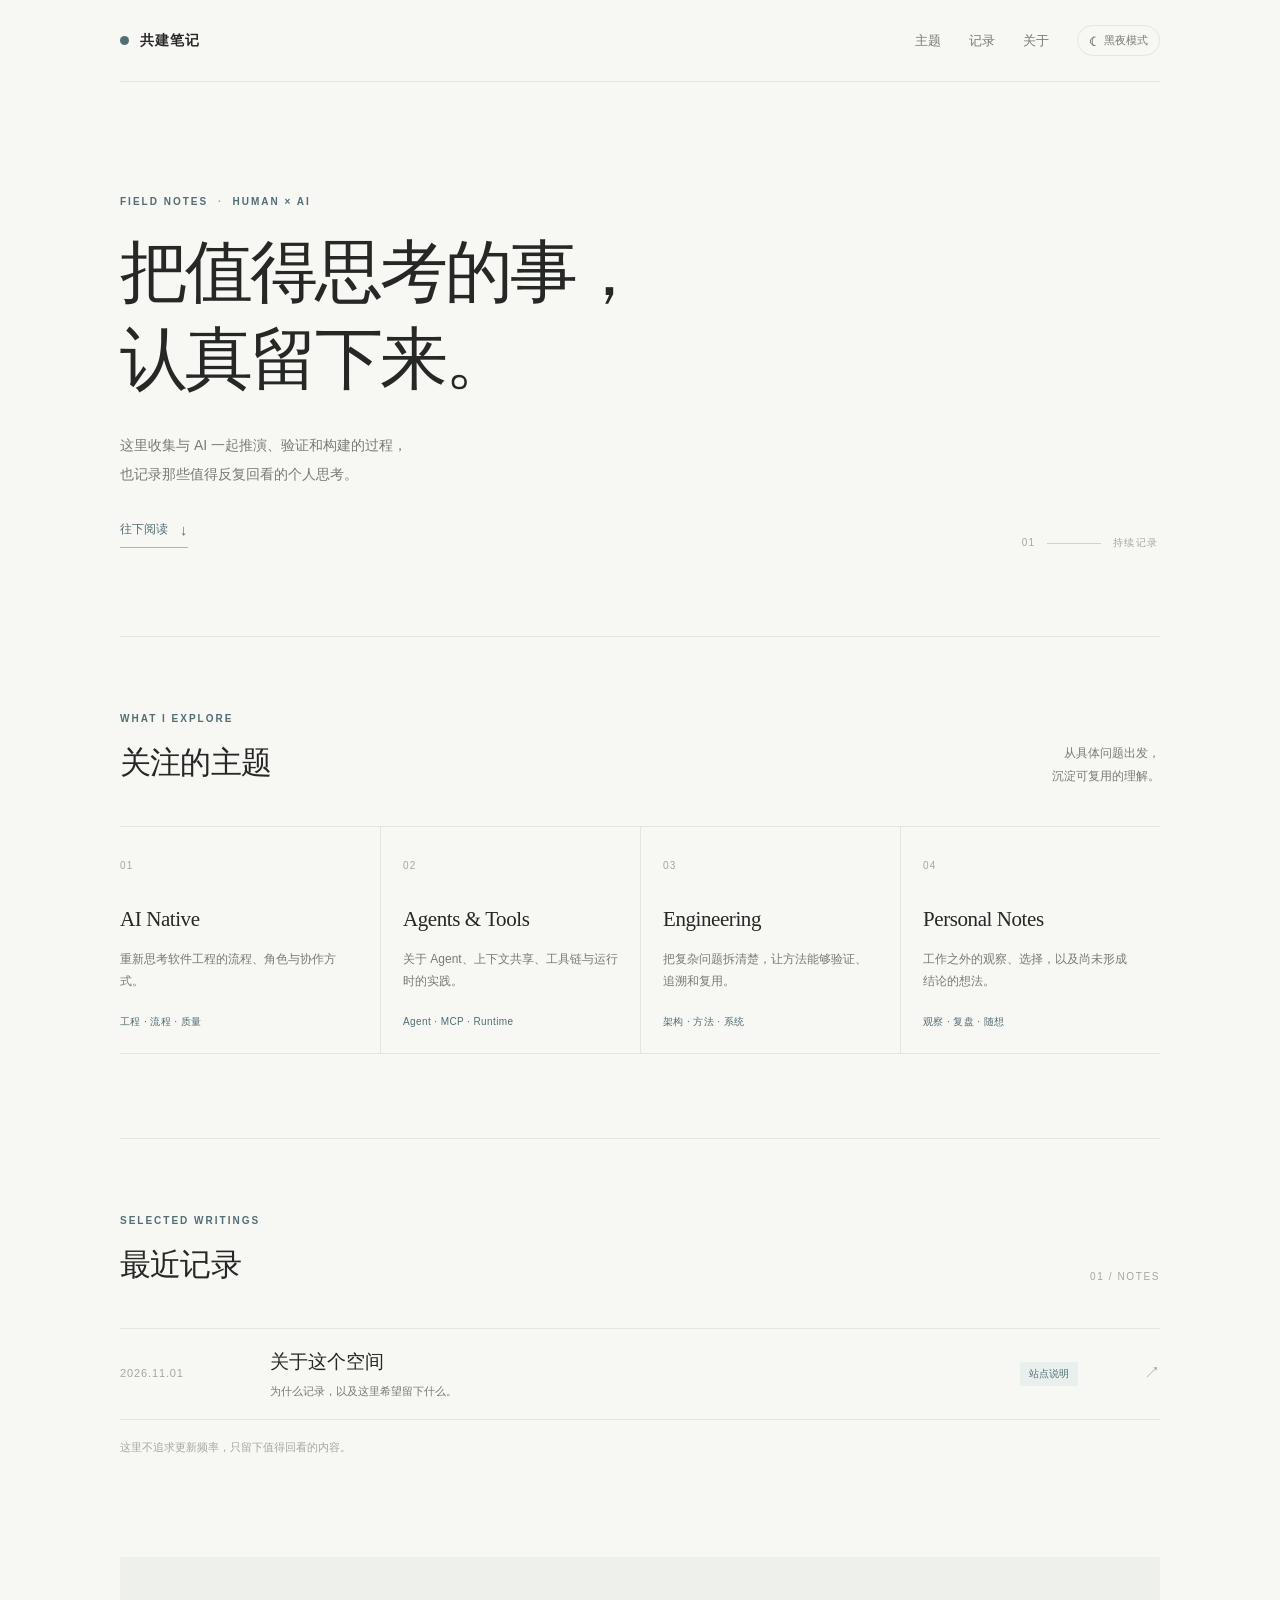
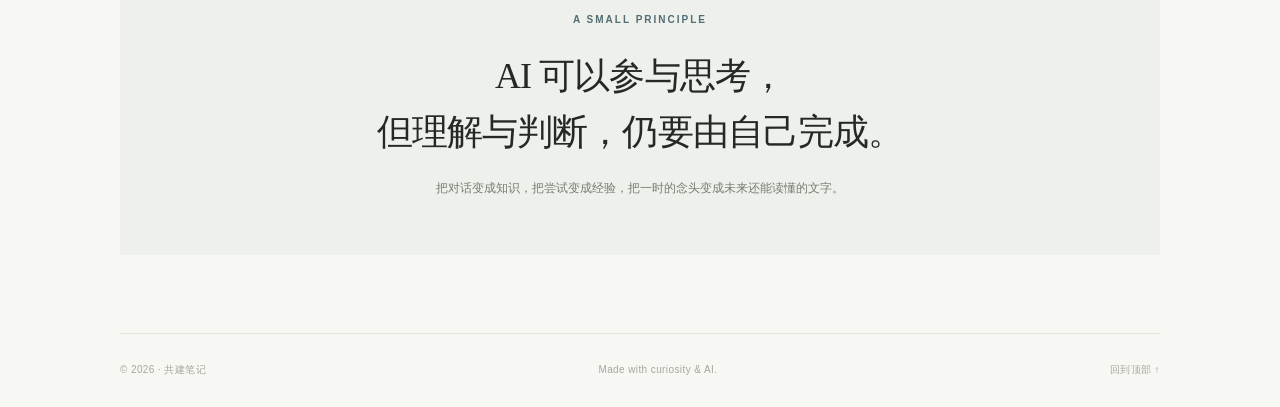
==== index.html @ a5897f28 "Add theme toggle to homepage" ====
<!doctype html>
<html lang="zh-CN">
<head>
  <meta charset="utf-8">
  <meta name="viewport" content="width=device-width, initial-scale=1">
  <meta name="theme-color" content="#f7f7f4">
  <script src="assets/theme.js"></script>
  <meta name="description" content="记录与 AI 共建的知识、实践与个人思考。">
  <title>共建笔记 · Human × AI</title>
  <link rel="stylesheet" href="assets/site.css">
</head>
<body id="top">
  <div class="page-shell">
    <header class="site-header">
      <a class="wordmark" href="./" aria-label="共建笔记首页">
        <span class="wordmark-mark" aria-hidden="true"></span>
        <span>共建笔记</span>
      </a>
      <nav class="site-nav" aria-label="主导航">
        <a href="#topics">主题</a>
        <a href="#journal">记录</a>
        <a href="#about">关于</a>
        <button class="theme-toggle" type="button" data-theme-toggle aria-label="切换到黑夜模式" aria-pressed="false" title="切换到黑夜模式">
          <span class="theme-toggle-icon" aria-hidden="true">☾</span>
          <span class="theme-toggle-label">黑夜模式</span>
        </button>
      </nav>
    </header>

    <main>
      <section class="hero">
        <p class="eyebrow">FIELD NOTES <span>·</span> HUMAN × AI</p>
        <h1>把值得思考的事，<br>认真留下来。</h1>
        <p class="hero-copy">
          这里收集与 AI 一起推演、验证和构建的过程，<br class="desktop-break">
          也记录那些值得反复回看的个人思考。
        </p>
        <a class="text-link" href="#journal">往下阅读 <span aria-hidden="true">↓</span></a>
        <div class="hero-index" aria-hidden="true">
          <span>01</span>
          <span class="hero-index-line"></span>
          <span>持续记录</span>
        </div>
      </section>

      <section class="section-block" id="topics">
        <div class="section-heading">
          <div>
            <p class="eyebrow">WHAT I EXPLORE</p>
            <h2>关注的主题</h2>
          </div>
          <p class="section-note">从具体问题出发，<br>沉淀可复用的理解。</p>
        </div>

        <div class="topic-grid">
          <article class="topic-card">
            <span class="topic-number">01</span>
            <h3>AI Native</h3>
            <p>重新思考软件工程的流程、角色与协作方式。</p>
            <span class="topic-caption">工程 · 流程 · 质量</span>
          </article>
          <article class="topic-card">
            <span class="topic-number">02</span>
            <h3>Agents & Tools</h3>
            <p>关于 Agent、上下文共享、工具链与运行时的实践。</p>
            <span class="topic-caption">Agent · MCP · Runtime</span>
          </article>
          <article class="topic-card">
            <span class="topic-number">03</span>
            <h3>Engineering</h3>
            <p>把复杂问题拆清楚，让方法能够验证、追溯和复用。</p>
            <span class="topic-caption">架构 · 方法 · 系统</span>
          </article>
          <article class="topic-card">
            <span class="topic-number">04</span>
            <h3>Personal Notes</h3>
            <p>工作之外的观察、选择，以及尚未形成结论的想法。</p>
            <span class="topic-caption">观察 · 复盘 · 随想</span>
          </article>
        </div>
      </section>

      <section class="section-block journal-section" id="journal">
        <div class="section-heading">
          <div>
            <p class="eyebrow">SELECTED WRITINGS</p>
            <h2>最近记录</h2>
          </div>
          <span class="section-count">01 / NOTES</span>
        </div>

        <div class="writing-list">
          <a class="writing-item" href="notes/about-this-space.html">
            <span class="writing-date">2026.11.01</span>
            <span class="writing-main">
              <span class="writing-title">关于这个空间</span>
              <span class="writing-excerpt">为什么记录，以及这里希望留下什么。</span>
            </span>
            <span class="writing-tag">站点说明</span>
            <span class="writing-arrow" aria-hidden="true">↗</span>
          </a>
        </div>
        <p class="list-footnote">这里不追求更新频率，只留下值得回看的内容。</p>
      </section>

      <section class="about-block" id="about">
        <p class="eyebrow">A SMALL PRINCIPLE</p>
        <p class="about-statement">AI 可以参与思考，<br>但理解与判断，仍要由自己完成。</p>
        <p class="about-copy">把对话变成知识，把尝试变成经验，把一时的念头变成未来还能读懂的文字。</p>
      </section>
    </main>

    <footer class="site-footer">
      <span>© 2026 · 共建笔记</span>
      <span>Made with curiosity & AI.</span>
      <a href="#top" onclick="window.scrollTo({top:0,behavior:'smooth'}); return false;">回到顶部 ↑</a>
    </footer>
  </div>
</body>
</html>
---- assets/site.css ----
:root {
  color-scheme: light;
  --paper: #f7f7f4;
  --ink: #252824;
  --muted: #777b74;
  --faint: #a4a79f;
  --line: #e4e5de;
  --accent: #526d73;
  --accent-soft: #e9efed;
  --surface-soft: #eef0eb;
  --body-copy: #4f544e;
  --lead-copy: #555b54;
  --quote-copy: #626a63;
  --code-bg: #eceee9;
  --rule-accent: #aeb7b2;
  --soft-rule: #cfd3cc;
  --hover-surface: rgba(255, 255, 255, .45);
  --serif: "Iowan Old Style", "Baskerville", "Times New Roman", "Songti SC", "STSong", serif;
  --sans: -apple-system, BlinkMacSystemFont, "Segoe UI", "PingFang SC", "Hiragino Sans GB", "Microsoft YaHei", sans-serif;
}
:root[data-theme="dark"] {
  color-scheme: dark;
  --paper: #171b19;
  --ink: #e5e9e3;
  --muted: #a0a9a1;
  --faint: #79837b;
  --line: #343d37;
  --accent: #9bb8b3;
  --accent-soft: #263733;
  --surface-soft: #202824;
  --body-copy: #c3cbc3;
  --lead-copy: #cbd2cb;
  --quote-copy: #aeb9b0;
  --code-bg: #29312b;
  --rule-accent: #60766e;
  --soft-rule: #414b44;
  --hover-surface: rgba(255, 255, 255, .035);
}
* { box-sizing: border-box; }
html { scroll-behavior: smooth; }
body {
  margin: 0;
  background: var(--paper);
  color: var(--ink);
  font-family: var(--sans);
  font-size: 15px;
  line-height: 1.8;
  -webkit-font-smoothing: antialiased;
  transition: background-color .22s ease, color .22s ease;
}
a { color: inherit; text-decoration: none; }
a:focus-visible, button:focus-visible { outline: 2px solid var(--accent); outline-offset: 4px; }
.page-shell { width: min(100% - 56px, 1040px); margin: 0 auto; }
.site-header {
  height: 82px;
  display: flex;
  align-items: center;
  justify-content: space-between;
  border-bottom: 1px solid var(--line);
}
.wordmark { display: inline-flex; align-items: center; gap: 11px; font-size: 14px; font-weight: 600; letter-spacing: .08em; }
.wordmark-mark { width: 9px; height: 9px; border-radius: 50%; background: var(--accent); display: inline-block; }
.site-nav { display: flex; align-items: center; gap: 28px; color: var(--muted); font-size: 13px; }
.site-nav a, .site-footer a { transition: color .2s ease; }
.site-nav a:hover, .site-footer a:hover { color: var(--accent); }
.theme-toggle {
  display: inline-flex;
  align-items: center;
  gap: 7px;
  padding: 7px 11px;
  border: 1px solid var(--line);
  border-radius: 999px;
  background: transparent;
  color: var(--muted);
  font: inherit;
  font-size: 11px;
  line-height: 1.2;
  white-space: nowrap;
  cursor: pointer;
  transition: border-color .2s ease, color .2s ease, background-color .2s ease;
}
.theme-toggle:hover { border-color: var(--accent); color: var(--accent); }
.theme-toggle-icon { font-size: 15px; line-height: 1; }
.hero { min-height: 510px; padding: 112px 0 88px; position: relative; }
.eyebrow { margin: 0 0 20px; color: var(--accent); font-size: 10px; font-weight: 650; letter-spacing: .2em; line-height: 1.5; }
.eyebrow span { padding: 0 5px; color: var(--faint); }
.hero h1 {
  margin: 0;
  font-family: var(--serif);
  font-size: clamp(42px, 6.1vw, 68px);
  font-weight: 400;
  letter-spacing: -.045em;
  line-height: 1.28;
}
.hero-copy { margin: 28px 0 24px; color: var(--muted); font-size: 14px; line-height: 2.1; }
.text-link { display: inline-flex; gap: 12px; align-items: center; padding-bottom: 4px; border-bottom: 1px solid var(--rule-accent); font-size: 12px; color: var(--accent); }
.text-link span { font-size: 15px; transition: transform .2s ease; }
.text-link:hover span { transform: translateY(3px); }
.hero-index { position: absolute; right: 2px; bottom: 84px; display: flex; align-items: center; gap: 12px; color: var(--faint); font-size: 10px; letter-spacing: .12em; }
.hero-index-line { width: 54px; height: 1px; background: var(--soft-rule); }
.section-block { padding: 74px 0 84px; border-top: 1px solid var(--line); }
.section-heading { display: flex; justify-content: space-between; align-items: end; margin-bottom: 35px; }
.section-heading .eyebrow { margin-bottom: 9px; }
.section-heading h2 { margin: 0; font-family: var(--serif); font-weight: 400; font-size: 31px; letter-spacing: -.025em; }
.section-note { margin: 0 0 3px; color: var(--muted); font-size: 12px; line-height: 1.9; text-align: right; }
.topic-grid { display: grid; grid-template-columns: repeat(4, 1fr); border-top: 1px solid var(--line); border-bottom: 1px solid var(--line); }
.topic-card { min-height: 198px; padding: 23px 22px 20px 0; }
.topic-card + .topic-card { padding-left: 22px; border-left: 1px solid var(--line); }
.topic-number { color: var(--faint); font-size: 10px; letter-spacing: .12em; }
.topic-card h3 { margin: 24px 0 9px; font-family: var(--serif); font-size: 21px; font-weight: 400; letter-spacing: -.02em; }
.topic-card p { min-height: 48px; margin: 0; color: var(--muted); font-size: 12px; line-height: 1.85; }
.topic-caption { display: inline-block; margin-top: 17px; color: var(--accent); font-size: 10px; letter-spacing: .04em; }
.journal-section { padding-top: 74px; }
.section-count { margin-bottom: 7px; color: var(--faint); font-size: 10px; letter-spacing: .16em; }
.writing-list { border-top: 1px solid var(--line); }
.writing-item { display: grid; grid-template-columns: 130px 1fr 100px 20px; align-items: center; gap: 20px; min-height: 91px; border-bottom: 1px solid var(--line); transition: padding .2s ease, background .2s ease; }
.writing-item:hover { padding-left: 10px; background: var(--hover-surface); }
.writing-date { color: var(--faint); font-size: 11px; letter-spacing: .08em; }
.writing-main { display: flex; flex-direction: column; gap: 3px; }
.writing-title { font-family: var(--serif); font-size: 19px; }
.writing-excerpt { color: var(--muted); font-size: 11px; }
.writing-tag { justify-self: start; padding: 3px 9px; border-radius: 2px; background: var(--accent-soft); color: var(--accent); font-size: 10px; }
.writing-arrow { color: var(--faint); font-size: 16px; text-align: right; }
.list-footnote { margin: 18px 0 0; color: var(--faint); font-size: 11px; }
.about-block { margin: 16px 0 78px; padding: 55px 7%; background: var(--surface-soft); text-align: center; }
.about-block .eyebrow { margin-bottom: 22px; }
.about-statement { margin: 0; font-family: var(--serif); font-size: clamp(25px, 3.5vw, 36px); line-height: 1.55; letter-spacing: -.025em; }
.about-copy { margin: 17px auto 0; max-width: 460px; color: var(--muted); font-size: 12px; }
.site-footer { display: flex; justify-content: space-between; align-items: center; min-height: 74px; border-top: 1px solid var(--line); color: var(--faint); font-size: 10px; letter-spacing: .04em; }
.article-shell { width: min(100% - 48px, 720px); margin: 0 auto; }
.article-header { display: flex; align-items: center; justify-content: space-between; padding: 52px 0 0; }
.back-link { color: var(--muted); font-size: 12px; }
.back-link:hover { color: var(--accent); }
.article-heading { padding: 90px 0 48px; border-bottom: 1px solid var(--line); }
.article-heading .eyebrow { margin-bottom: 17px; }
.article-heading h1 { margin: 0; font-family: var(--serif); font-size: clamp(36px, 6vw, 52px); font-weight: 400; line-height: 1.3; letter-spacing: -.04em; }
.article-meta { display: flex; gap: 18px; margin-top: 22px; color: var(--faint); font-size: 11px; }
.article-lead { margin: 38px 0 42px; color: var(--lead-copy); font-size: 17px; line-height: 2; }
.prose { padding-bottom: 90px; }
.prose h2 { margin: 46px 0 15px; font-family: var(--serif); font-size: 25px; font-weight: 400; }
.prose h3 { margin: 32px 0 12px; font-size: 16px; font-weight: 600; }
.prose p { margin: 0 0 19px; color: var(--body-copy); font-size: 14px; line-height: 2.05; }
.prose blockquote { margin: 30px 0; padding: 4px 0 4px 20px; border-left: 2px solid var(--rule-accent); color: var(--quote-copy); font-family: var(--serif); font-size: 19px; line-height: 1.8; }
.prose ul { padding-left: 1.3em; color: var(--body-copy); }
.prose li { padding-left: 4px; margin: 8px 0; font-size: 14px; line-height: 1.9; }
.prose a { color: var(--accent); text-decoration: underline; text-underline-offset: 3px; }
.prose code { padding: 2px 5px; background: var(--code-bg); border-radius: 3px; font-size: .9em; }
.article-footer { padding: 22px 0 45px; border-top: 1px solid var(--line); color: var(--faint); font-size: 11px; }
@media (max-width: 720px) {
  .page-shell { width: min(100% - 40px, 560px); }
  .site-header { height: 70px; }
  .site-nav { gap: 14px; font-size: 12px; }
  .theme-toggle { padding: 6px 9px; }
  .hero { min-height: 470px; padding: 100px 0 75px; }
  .hero h1 { font-size: clamp(40px, 10vw, 58px); }
  .hero-index { bottom: 40px; }
  .section-block { padding: 60px 0 65px; }
  .topic-grid { grid-template-columns: repeat(2, 1fr); }
  .topic-card { min-height: 180px; padding: 20px 15px 20px 0; }
  .topic-card + .topic-card { padding-left: 15px; }
  .topic-card:nth-child(3) { padding-left: 0; border-left: 0; border-top: 1px solid var(--line); }
  .topic-card:nth-child(4) { border-top: 1px solid var(--line); }
  .topic-card h3 { margin-top: 18px; font-size: 19px; }
  .topic-card p { min-height: 60px; }
  .writing-item { grid-template-columns: 78px 1fr 18px; gap: 12px; padding: 15px 0; }
  .writing-tag { display: none; }
  .writing-title { font-size: 17px; }
  .writing-excerpt { font-size: 10px; }
  .about-block { margin: 8px 0 55px; padding: 42px 18px; }
  .site-footer { gap: 12px; flex-wrap: wrap; padding: 18px 0; }
  .article-shell { width: min(100% - 40px, 560px); }
  .article-heading { padding: 70px 0 36px; }
  .article-lead { font-size: 15px; }
}
@media (max-width: 390px) {
  .site-nav { gap: 10px; }
  .wordmark { font-size: 13px; }
  .theme-toggle-label { display: none; }
  .desktop-break { display: none; }
}
@media (prefers-reduced-motion: reduce) {
  html { scroll-behavior: auto; }
  *, *::before, *::after { transition-duration: .01ms !important; }
}
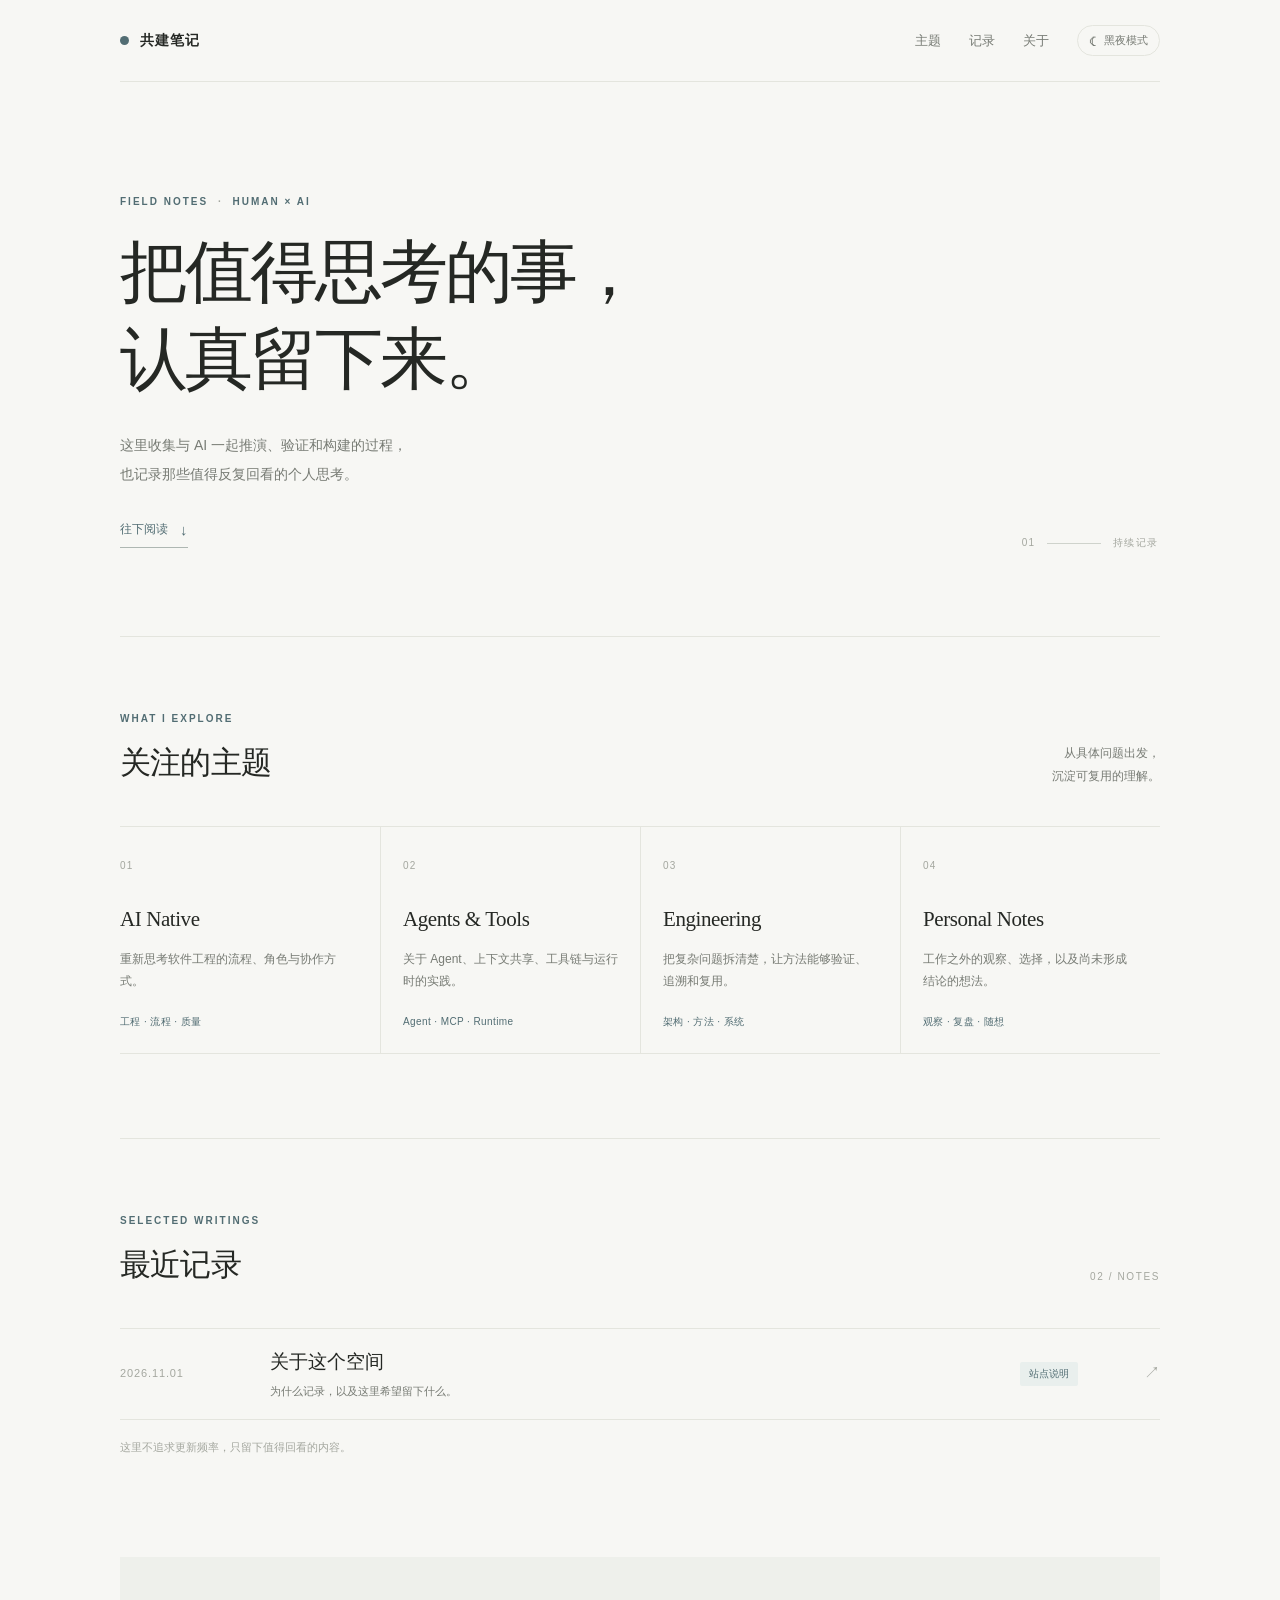
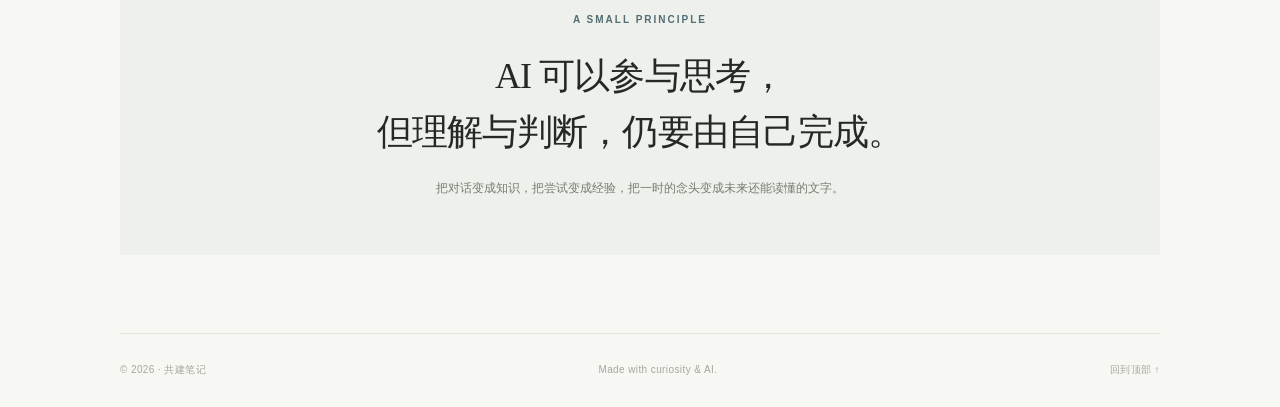
==== commit 98346817: "Add new AI collaboration article to homepage index" ====
--- a/index.html
+++ b/index.html
@@ -86,7 +86,7 @@
             <p class="eyebrow">SELECTED WRITINGS</p>
             <h2>最近记录</h2>
           </div>
-          <span class="section-count">01 / NOTES</span>
+          <span class="section-count">02 / NOTES</span>
         </div>
 
         <div class="writing-list">
--- a/assets/site.css
+++ b/assets/site.css
@@ -182,3 +182,53 @@
   html { scroll-behavior: auto; }
   *, *::before, *::after { transition-duration: .01ms !important; }
 }
+
+
+/* Editorial zine article layout — adapted from the su-zine visual language. */
+.zine-article-shell { width: min(100% - 48px, 900px); margin: 0 auto; }
+.zine-masthead {
+  display:flex; justify-content:space-between; align-items:center; gap:20px;
+  border-top:3px solid var(--ink); border-bottom:1px solid var(--soft-rule);
+  padding:15px 0; margin-top:34px; color:var(--muted);
+  font-size:11px; letter-spacing:.12em;
+}
+.zine-masthead strong { color:var(--ink); font-size:12px; letter-spacing:.16em; }
+.zine-hero { padding:76px 0 44px; border-bottom:1px solid var(--line); }
+.zine-kicker { margin:0 0 22px; color:var(--accent); font-size:11px; letter-spacing:.18em; }
+.zine-hero h1 {
+  max-width:820px; margin:0; color:var(--ink);
+  font-family:var(--serif); font-size:clamp(39px,6.4vw,66px);
+  font-weight:700; line-height:1.34; letter-spacing:0;
+}
+.zine-deck { max-width:760px; margin:27px 0 0; color:var(--lead-copy); font-size:18px; line-height:2; }
+.zine-meta { display:flex; flex-wrap:wrap; gap:12px 22px; margin-top:28px; color:var(--faint); font-size:11px; }
+.zine-section { padding:40px 0 43px; border-bottom:1px solid var(--line); }
+.zine-section-head { display:flex; align-items:baseline; gap:18px; margin-bottom:23px; }
+.zine-section-no { color:var(--accent); font-family:var(--serif); font-size:27px; }
+.zine-section-label { color:var(--muted); font-size:11px; letter-spacing:.16em; }
+.zine-section h2 { margin:0 0 20px; color:var(--ink); font-family:var(--serif); font-size:clamp(26px,3.4vw,36px); font-weight:700; line-height:1.5; }
+.zine-columns { display:grid; grid-template-columns:1.1fr .9fr; gap:42px; align-items:start; }
+.zine-copy p { margin:0 0 17px; color:var(--body-copy); font-size:15px; line-height:2.05; }
+.zine-panel { padding:25px 27px; background:var(--surface-soft); border-top:2px solid var(--accent); }
+.zine-panel-label { margin:0 0 15px; color:var(--accent); font-size:10px; letter-spacing:.17em; }
+.zine-panel ul { margin:0; padding:0; list-style:none; }
+.zine-panel li { padding:11px 0; border-top:1px solid var(--line); color:var(--body-copy); font-size:13px; line-height:1.8; }
+.zine-panel li:first-child { border-top:0; }
+.zine-panel li strong { display:block; margin-bottom:3px; color:var(--ink); font-size:14px; font-weight:600; }
+.zine-quote { margin:31px 0 0; padding:5px 0 5px 22px; border-left:3px solid var(--accent); color:var(--accent); font-family:var(--serif); font-size:clamp(22px,3vw,29px); line-height:1.7; }
+.zine-note { margin:27px 0 0; padding:19px 23px; background:var(--surface-soft); color:var(--muted); font-size:12px; line-height:1.9; }
+.zine-closing { padding:42px 0 55px; }
+.zine-closing p { max-width:760px; margin:0; color:var(--accent); font-family:var(--serif); font-size:clamp(24px,3.5vw,34px); line-height:1.65; }
+.zine-source { margin-top:25px; padding-top:17px; border-top:1px solid var(--line); color:var(--faint); font-size:10px; line-height:1.8; }
+.zine-footer { display:flex; justify-content:space-between; gap:20px; padding:19px 0 40px; border-top:1px solid var(--soft-rule); color:var(--faint); font-size:10px; }
+:root[data-theme="dark"] .zine-panel { background:#202824; }
+@media (max-width:720px) {
+  .zine-article-shell { width:min(100% - 40px,560px); }
+  .zine-masthead { margin-top:20px; }
+  .zine-hero { padding:57px 0 34px; }
+  .zine-deck { font-size:16px; }
+  .zine-section { padding:31px 0 34px; }
+  .zine-columns { grid-template-columns:1fr; gap:14px; }
+  .zine-panel { padding:20px; }
+  .zine-footer { flex-wrap:wrap; }
+}
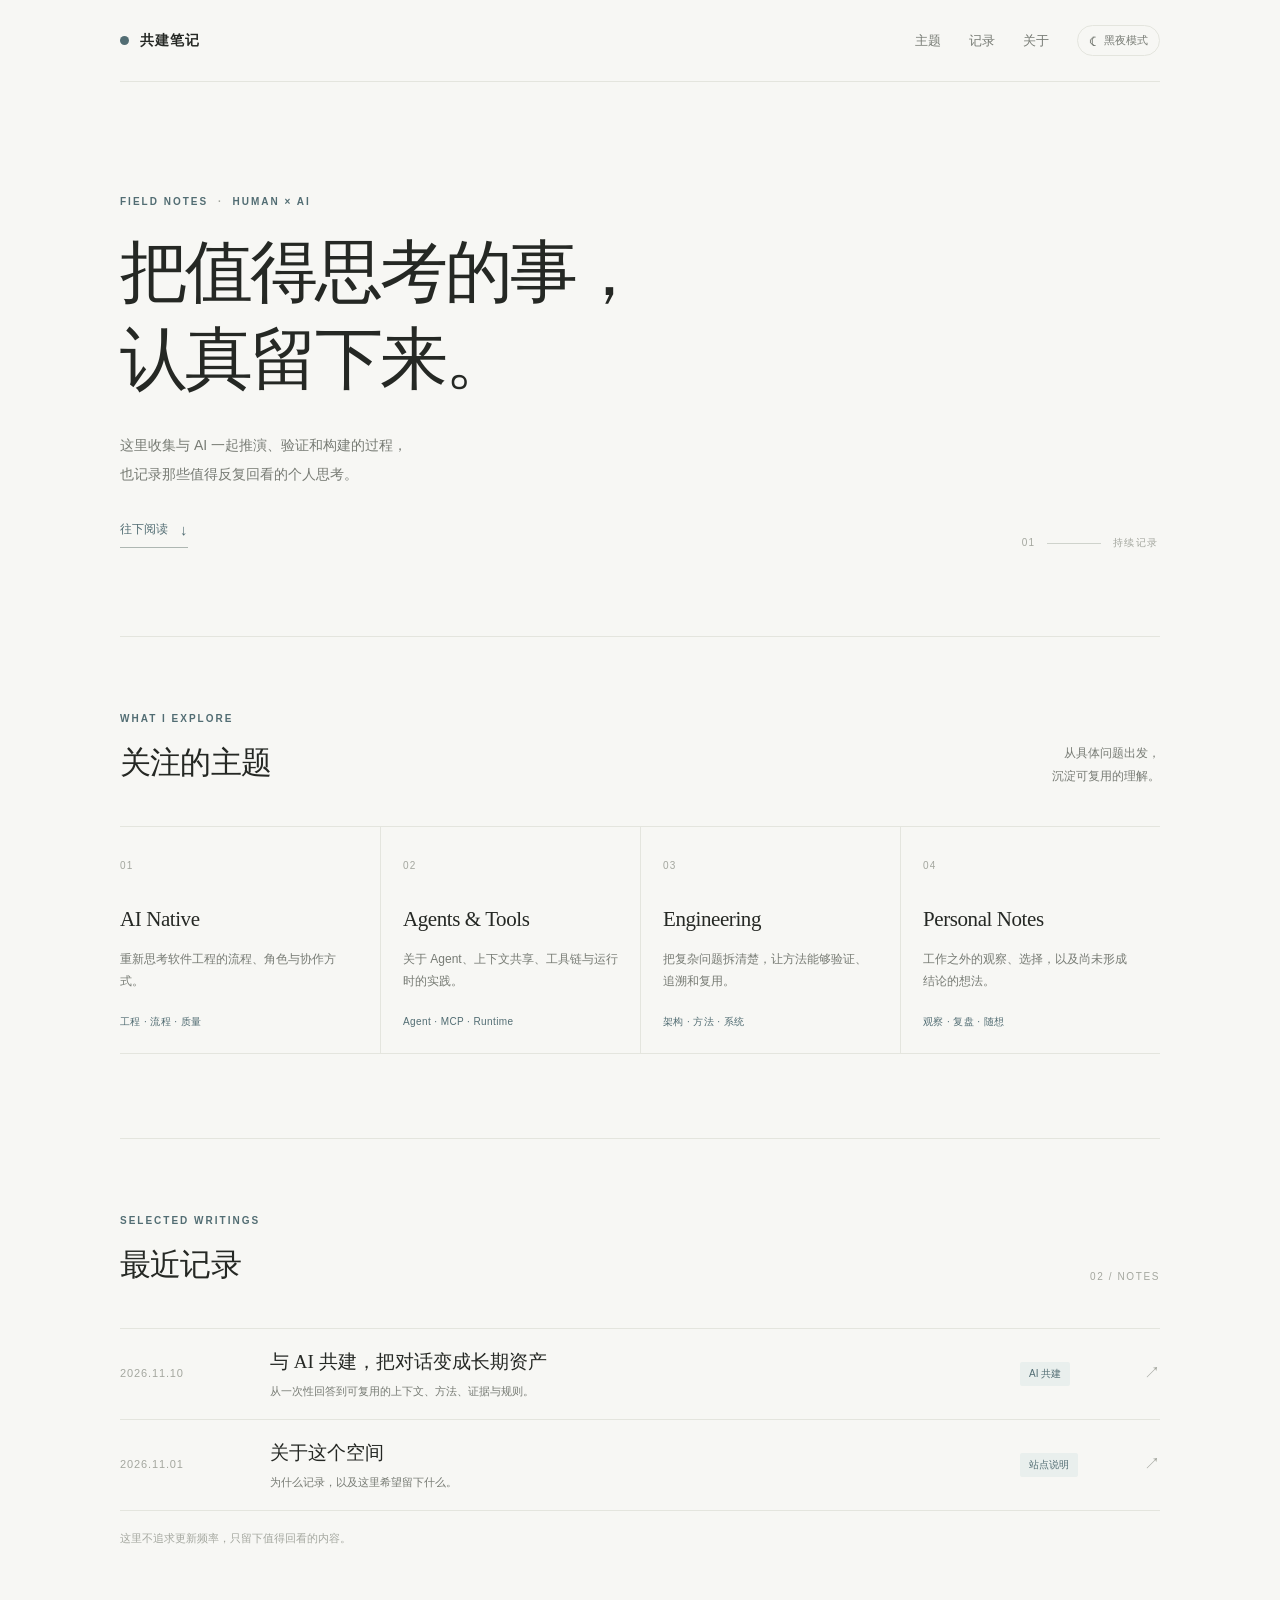
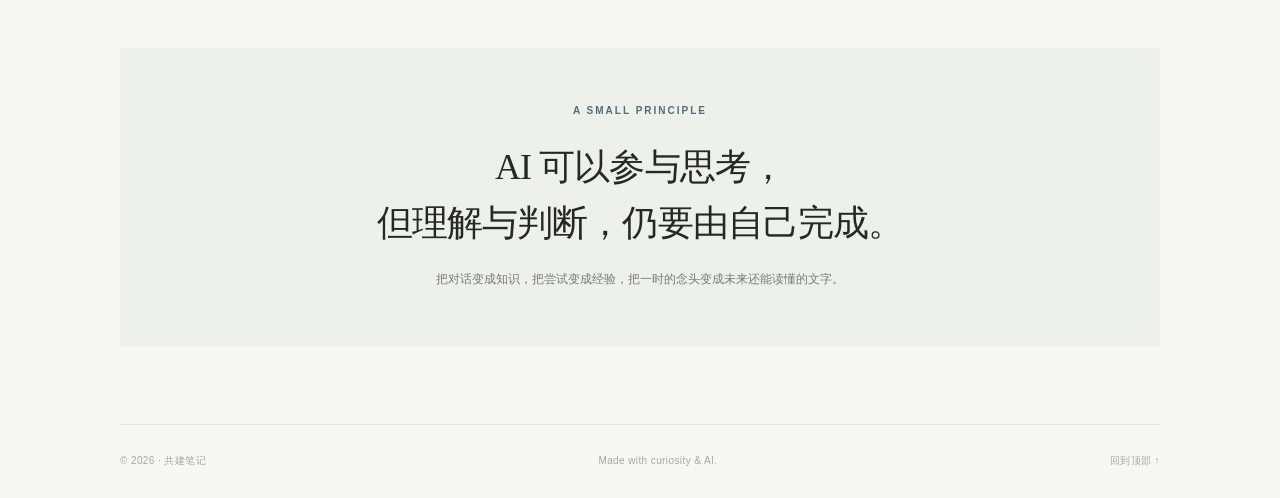
==== commit 2a2f0d80: "List new editorial AI collaboration article on homepage" ====
--- a/index.html
+++ b/index.html
@@ -90,6 +90,15 @@
         </div>
 
         <div class="writing-list">
+          <a class="writing-item" href="notes/2026-11-10-ai-collaboration-as-assets.html">
+            <span class="writing-date">2026.11.10</span>
+            <span class="writing-main">
+              <span class="writing-title">与 AI 共建，把对话变成长期资产</span>
+              <span class="writing-excerpt">从一次性回答到可复用的上下文、方法、证据与规则。</span>
+            </span>
+            <span class="writing-tag">AI 共建</span>
+            <span class="writing-arrow" aria-hidden="true">↗</span>
+          </a>
           <a class="writing-item" href="notes/about-this-space.html">
             <span class="writing-date">2026.11.01</span>
             <span class="writing-main">
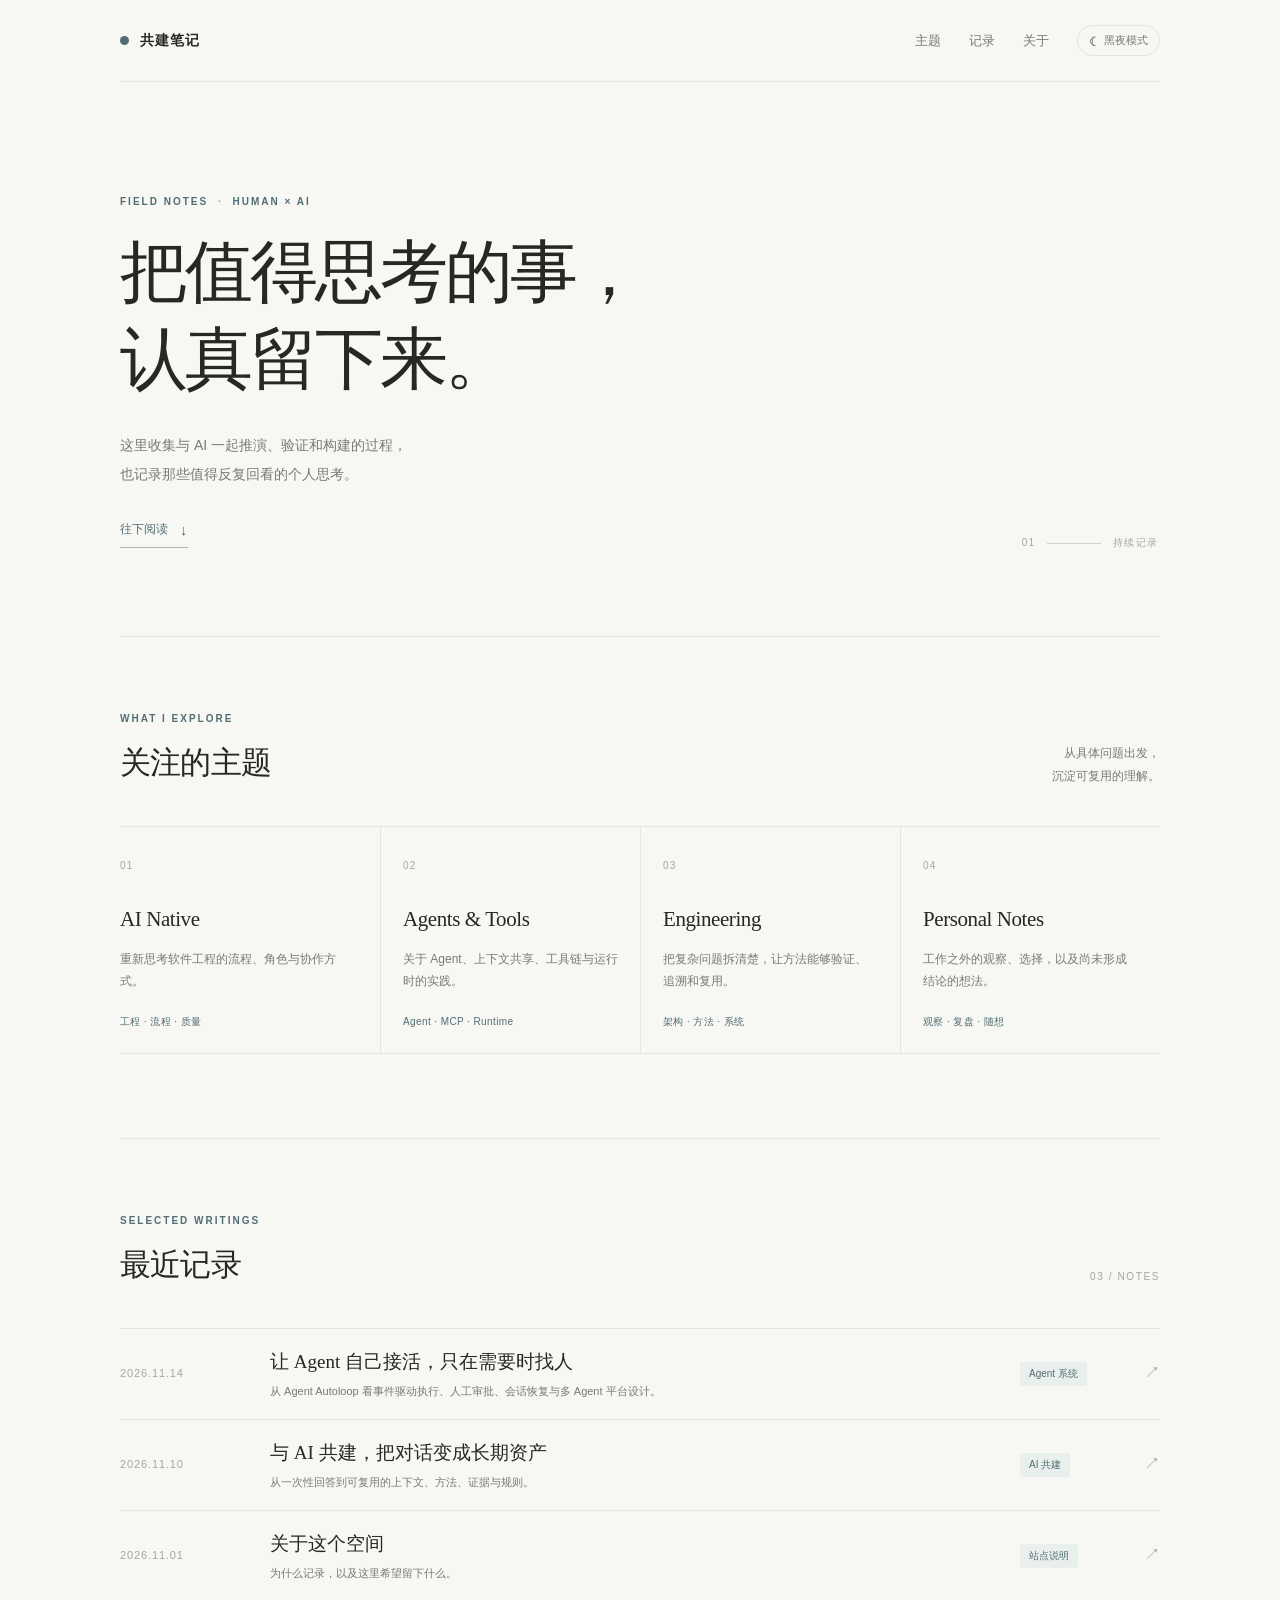
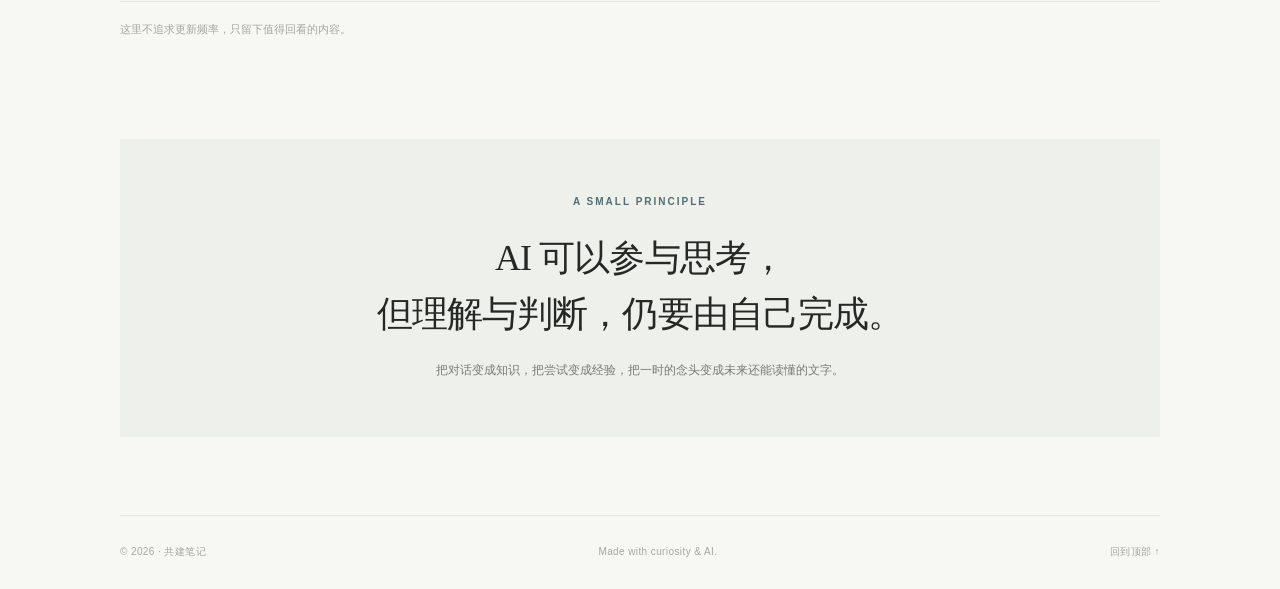
==== commit ab71f83a: "Add Agent Autoloop article to index" ====
--- a/index.html
+++ b/index.html
@@ -86,10 +86,19 @@
             <p class="eyebrow">SELECTED WRITINGS</p>
             <h2>最近记录</h2>
           </div>
-          <span class="section-count">02 / NOTES</span>
+          <span class="section-count">03 / NOTES</span>
         </div>
 
         <div class="writing-list">
+          <a class="writing-item" href="notes/2026-11-14-agent-autoloop-system.html">
+            <span class="writing-date">2026.11.14</span>
+            <span class="writing-main">
+              <span class="writing-title">让 Agent 自己接活，只在需要时找人</span>
+              <span class="writing-excerpt">从 Agent Autoloop 看事件驱动执行、人工审批、会话恢复与多 Agent 平台设计。</span>
+            </span>
+            <span class="writing-tag">Agent 系统</span>
+            <span class="writing-arrow" aria-hidden="true">↗</span>
+          </a>
           <a class="writing-item" href="notes/2026-11-10-ai-collaboration-as-assets.html">
             <span class="writing-date">2026.11.10</span>
             <span class="writing-main">
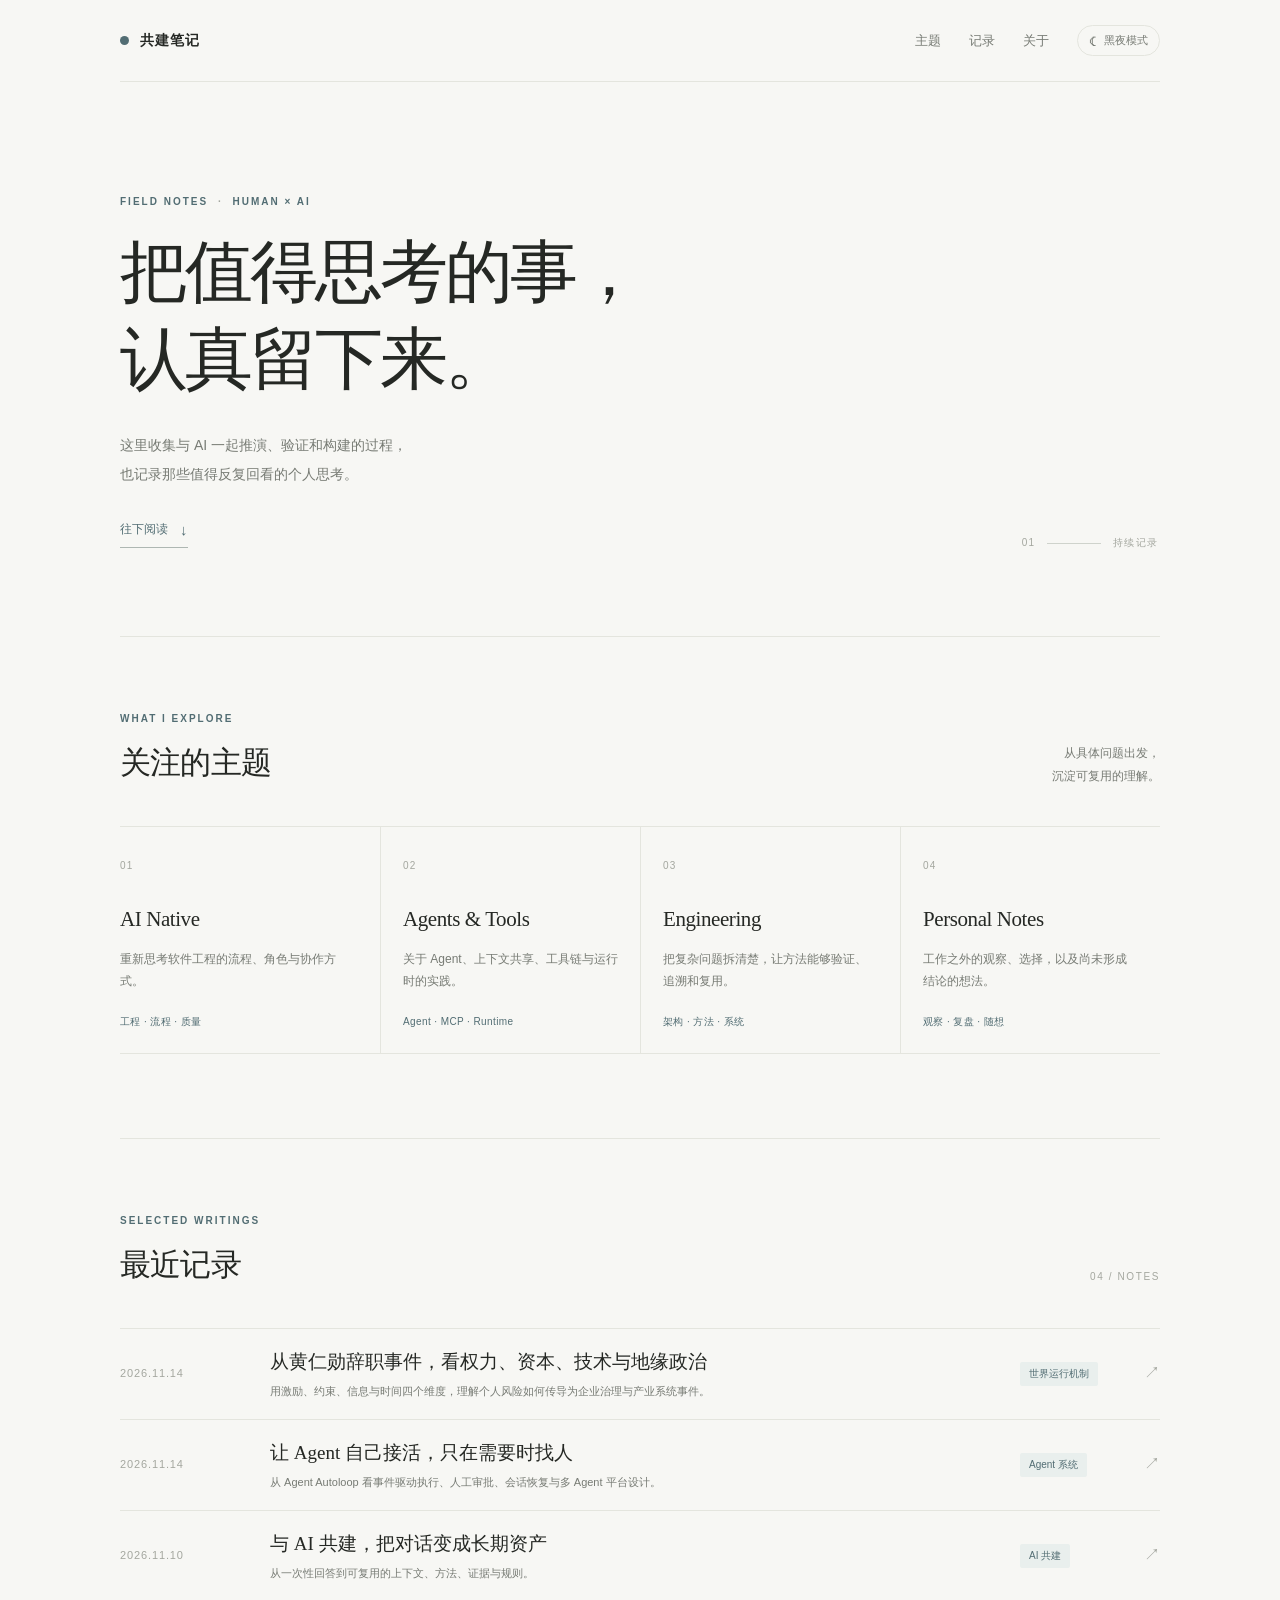
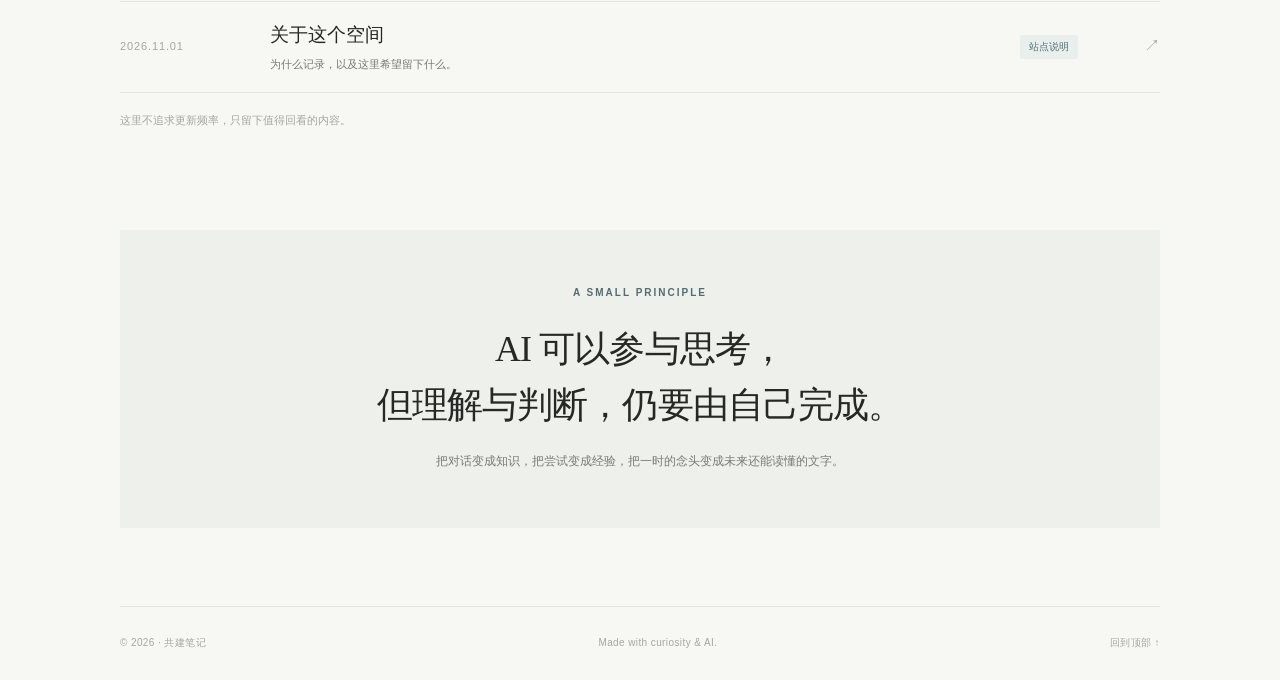
==== commit b16c2249: "Add world mechanics note to homepage" ====
--- a/index.html
+++ b/index.html
@@ -86,10 +86,19 @@
             <p class="eyebrow">SELECTED WRITINGS</p>
             <h2>最近记录</h2>
           </div>
-          <span class="section-count">03 / NOTES</span>
+          <span class="section-count">04 / NOTES</span>
         </div>
 
         <div class="writing-list">
+          <a class="writing-item" href="notes/2026-11-14-world-mechanics-jensen-huang.html">
+            <span class="writing-date">2026.11.14</span>
+            <span class="writing-main">
+              <span class="writing-title">从黄仁勋辞职事件，看权力、资本、技术与地缘政治</span>
+              <span class="writing-excerpt">用激励、约束、信息与时间四个维度，理解个人风险如何传导为企业治理与产业系统事件。</span>
+            </span>
+            <span class="writing-tag">世界运行机制</span>
+            <span class="writing-arrow" aria-hidden="true">↗</span>
+          </a>
           <a class="writing-item" href="notes/2026-11-14-agent-autoloop-system.html">
             <span class="writing-date">2026.11.14</span>
             <span class="writing-main">
--- a/assets/site.css
+++ b/assets/site.css
@@ -232,3 +232,18 @@
   .zine-panel { padding:20px; }
   .zine-footer { flex-wrap:wrap; }
 }
+
+
+/* Responsive, theme-aware diagrams for technical zine articles. */
+.zine-figure { margin:30px 0 34px; padding:22px 20px 14px; background:var(--surface-soft); border-top:2px solid var(--accent); }
+.zine-diagram { display:block; width:100%; height:auto; overflow:visible; }
+.zine-diagram text { paint-order:stroke; }
+.zine-diagram-compact { max-height:330px; }
+.zine-figure figcaption { margin-top:13px; color:var(--muted); font-size:11px; line-height:1.8; }
+.zine-figure + .zine-copy { margin-top:22px; }
+@media (max-width:720px) {
+  .zine-figure { margin:23px -2px 27px; padding:15px 8px 11px; overflow:hidden; }
+  .zine-diagram { min-width:620px; max-width:none; }
+  .zine-figure { overflow-x:auto; }
+  .zine-figure figcaption { position:sticky; left:0; }
+}
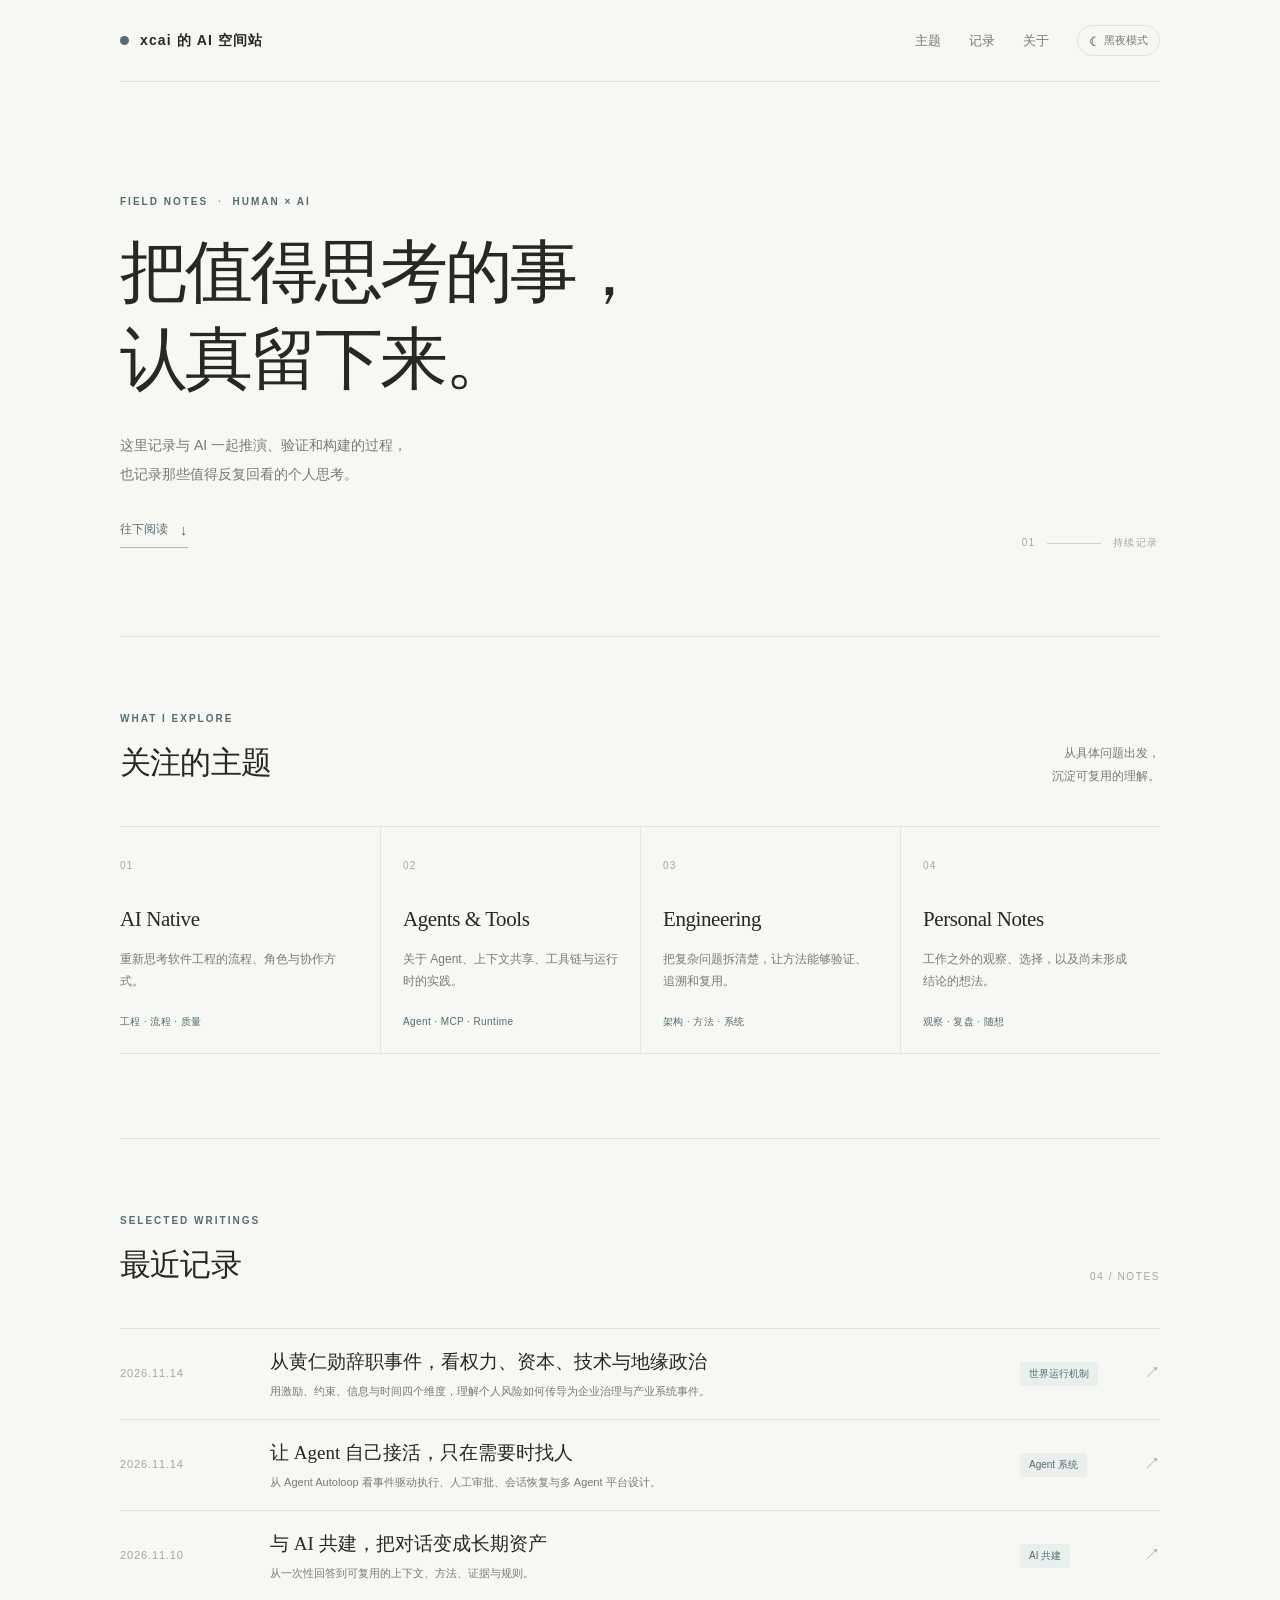
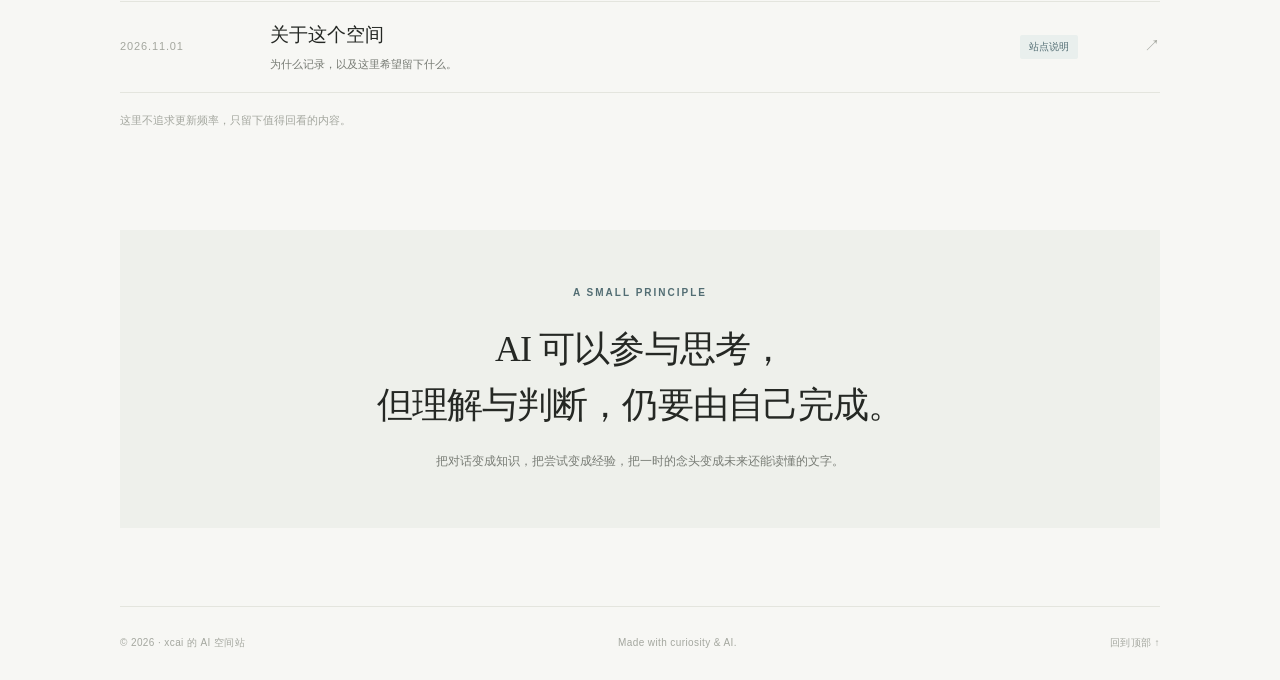
==== commit b25ddfa6: "Rename site to xcai AI Space Station" ====
--- a/index.html
+++ b/index.html
@@ -5,16 +5,16 @@
   <meta name="viewport" content="width=device-width, initial-scale=1">
   <meta name="theme-color" content="#f7f7f4">
   <script src="assets/theme.js"></script>
-  <meta name="description" content="记录与 AI 共建的知识、实践与个人思考。">
-  <title>共建笔记 · Human × AI</title>
+  <meta name="description" content="xcai 的 AI 空间站：记录 AI 实践、工程探索、世界观察与个人思考。">
+  <title>xcai 的 AI 空间站 · Human × AI</title>
   <link rel="stylesheet" href="assets/site.css">
 </head>
 <body id="top">
   <div class="page-shell">
     <header class="site-header">
-      <a class="wordmark" href="./" aria-label="共建笔记首页">
+      <a class="wordmark" href="./" aria-label="xcai 的 AI 空间站首页">
         <span class="wordmark-mark" aria-hidden="true"></span>
-        <span>共建笔记</span>
+        <span>xcai 的 AI 空间站</span>
       </a>
       <nav class="site-nav" aria-label="主导航">
         <a href="#topics">主题</a>
@@ -32,7 +32,7 @@
         <p class="eyebrow">FIELD NOTES <span>·</span> HUMAN × AI</p>
         <h1>把值得思考的事，<br>认真留下来。</h1>
         <p class="hero-copy">
-          这里收集与 AI 一起推演、验证和构建的过程，<br class="desktop-break">
+          这里记录与 AI 一起推演、验证和构建的过程，<br class="desktop-break">
           也记录那些值得反复回看的个人思考。
         </p>
         <a class="text-link" href="#journal">往下阅读 <span aria-hidden="true">↓</span></a>
@@ -138,7 +138,7 @@
     </main>
 
     <footer class="site-footer">
-      <span>© 2026 · 共建笔记</span>
+      <span>© 2026 · xcai 的 AI 空间站</span>
       <span>Made with curiosity & AI.</span>
       <a href="#top" onclick="window.scrollTo({top:0,behavior:'smooth'}); return false;">回到顶部 ↑</a>
     </footer>
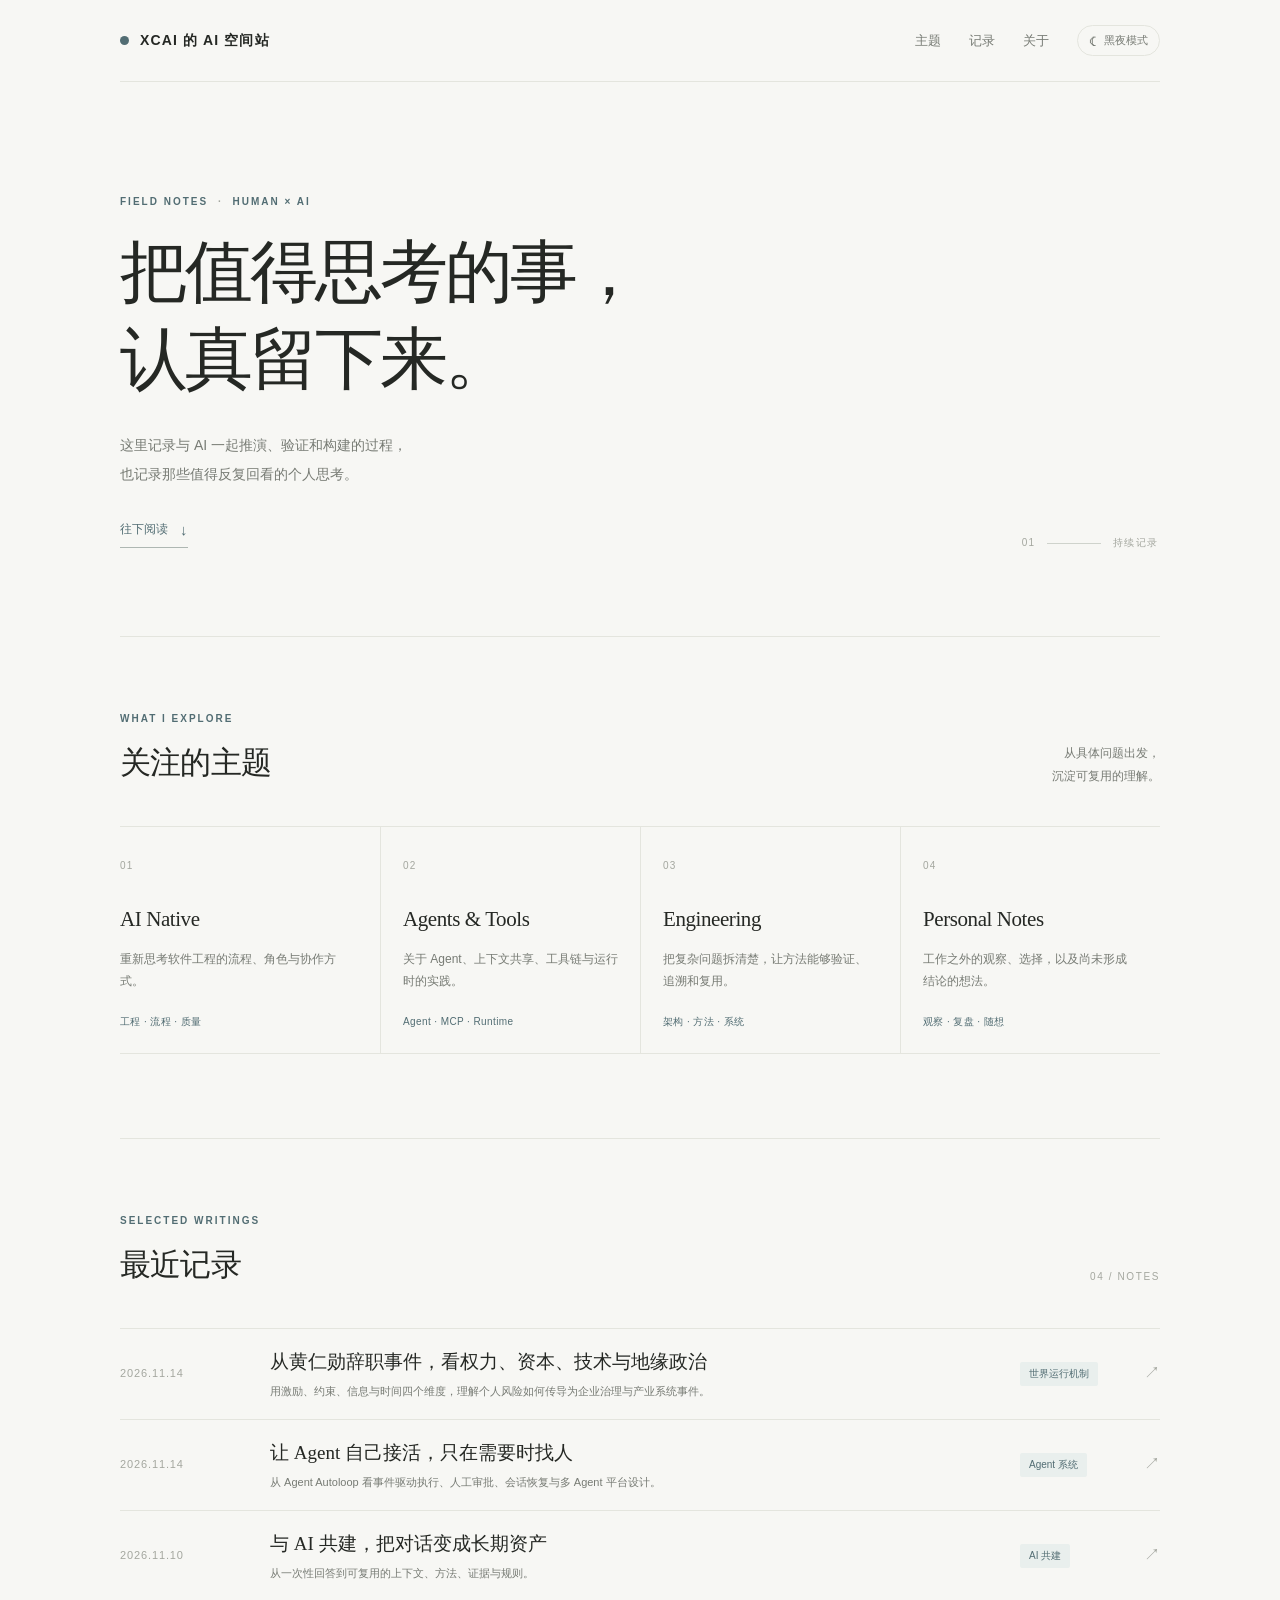
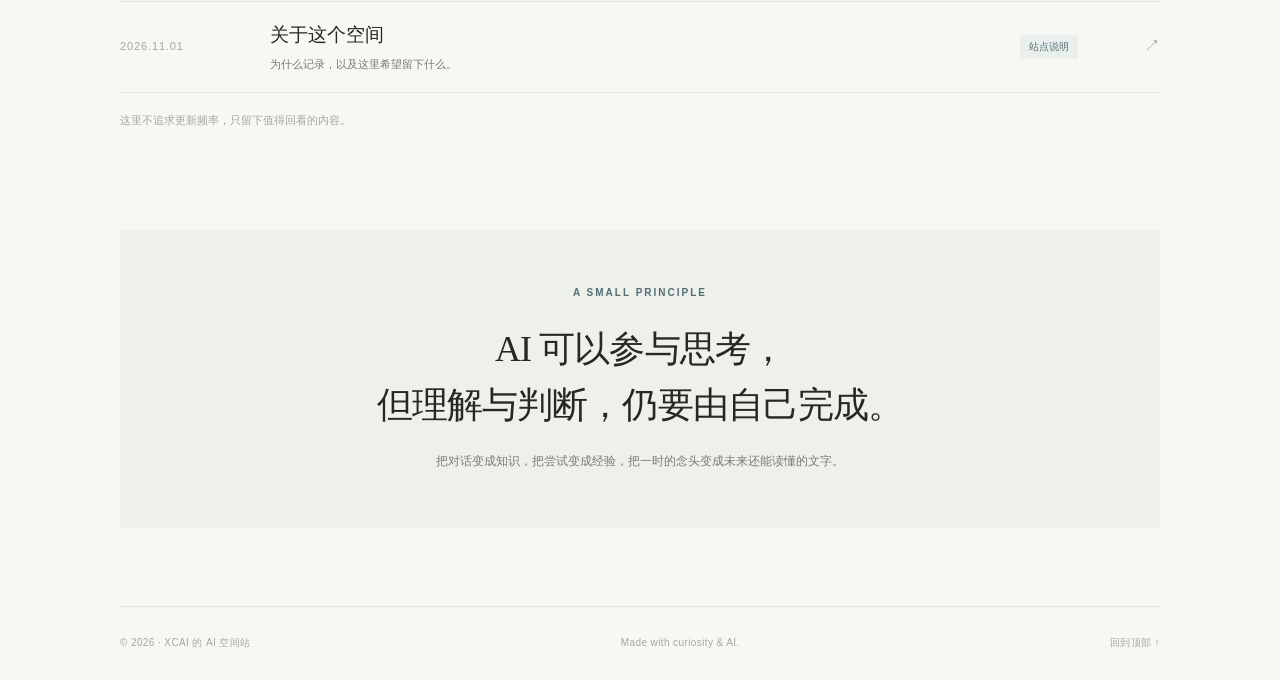
==== commit 3d5a0a73: "Capitalize XCAI site brand" ====
--- a/index.html
+++ b/index.html
@@ -5,16 +5,16 @@
   <meta name="viewport" content="width=device-width, initial-scale=1">
   <meta name="theme-color" content="#f7f7f4">
   <script src="assets/theme.js"></script>
-  <meta name="description" content="xcai 的 AI 空间站：记录 AI 实践、工程探索、世界观察与个人思考。">
-  <title>xcai 的 AI 空间站 · Human × AI</title>
+  <meta name="description" content="XCAI 的 AI 空间站：记录 AI 实践、工程探索、世界观察与个人思考。">
+  <title>XCAI 的 AI 空间站 · Human × AI</title>
   <link rel="stylesheet" href="assets/site.css">
 </head>
 <body id="top">
   <div class="page-shell">
     <header class="site-header">
-      <a class="wordmark" href="./" aria-label="xcai 的 AI 空间站首页">
+      <a class="wordmark" href="./" aria-label="XCAI 的 AI 空间站首页">
         <span class="wordmark-mark" aria-hidden="true"></span>
-        <span>xcai 的 AI 空间站</span>
+        <span>XCAI 的 AI 空间站</span>
       </a>
       <nav class="site-nav" aria-label="主导航">
         <a href="#topics">主题</a>
@@ -138,7 +138,7 @@
     </main>
 
     <footer class="site-footer">
-      <span>© 2026 · xcai 的 AI 空间站</span>
+      <span>© 2026 · XCAI 的 AI 空间站</span>
       <span>Made with curiosity & AI.</span>
       <a href="#top" onclick="window.scrollTo({top:0,behavior:'smooth'}); return false;">回到顶部 ↑</a>
     </footer>
